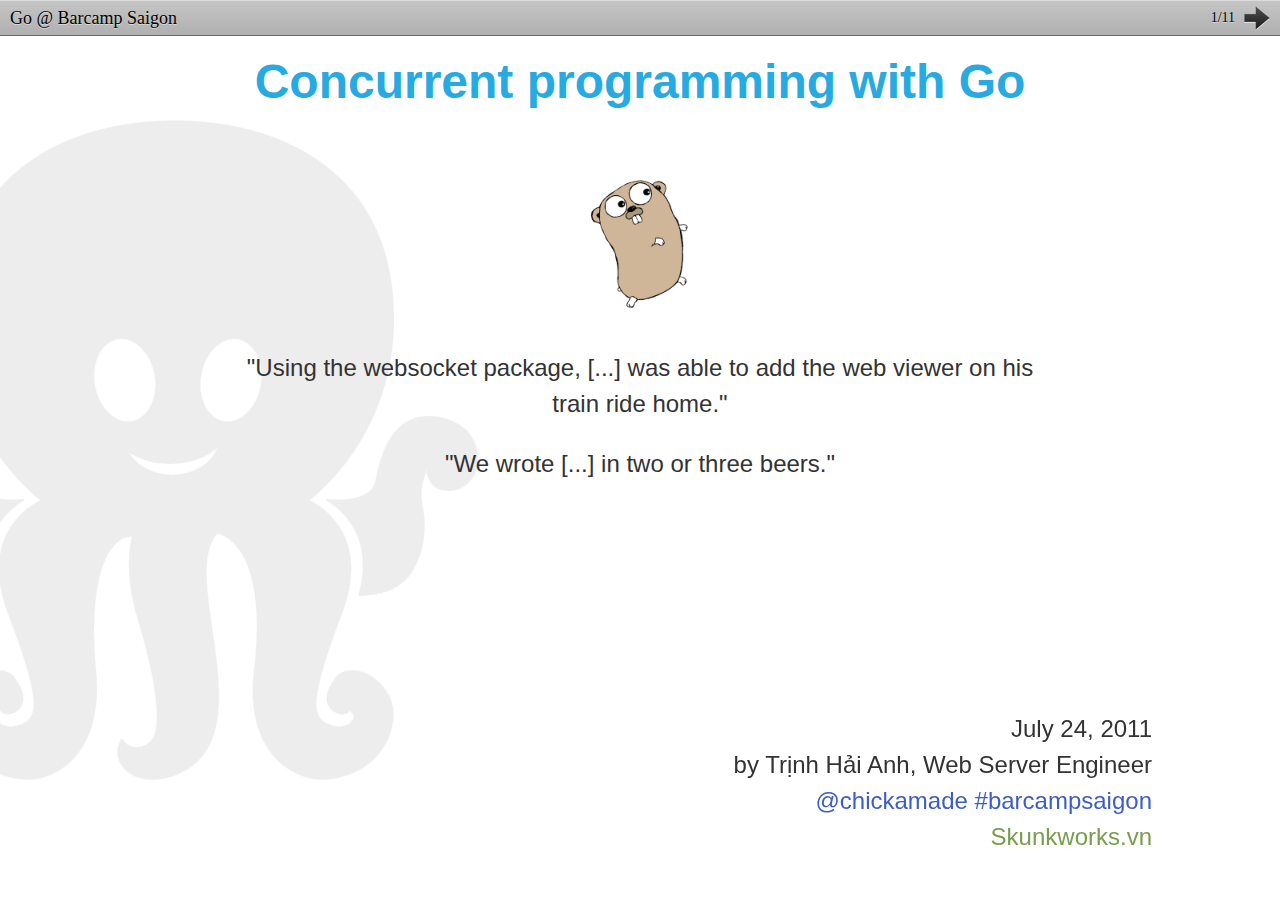
==== index.html @ f89811a3 "add index.html" ====
<!DOCTYPE html>
<html lang="en">
<head>
  <meta charset="utf-8" />
  
  <!--[if lt IE 9]>
  <script src="lib/html5shim.js"></script>
  <![endif]-->  
  
  <!-- These are some core styles the slideshow app requires -->
  <link rel="stylesheet" href="lib/styles.css" />
  
  <!-- These are the styles you'll add to make the slides look great -->
  <link rel="stylesheet" href="css/styles.css" />
  
  <title>Go @ Barcamp Saigon</title>
</head>
<body>
  <header>
    <h1>Go @ Barcamp Saigon</h1>
    <nav>
      <ul>
        <li><button id="prev-btn" title="Previous slide">Previous Slide</button></li>
        <li><span id="slide-number"></span>/<span id="slide-total"></span></li>
        <li><button id="next-btn" title="Next Slide">Next Slide</button></li>
      </ul>
    </nav>
  </header>

  <div id="deck">
    
    <section>
      <hgroup>
        <h1>Concurrent programming with Go</h1>

</hgroup>
      <img src="images/gophercolor.png" class="mascot" />
      <p class="center">
          "Using the websocket package, [...] was able to add the web
          viewer on his train ride home."</p>

      <p class="center">
          "We wrote [...] in two or three beers."</p>

      <footer>
        <p>July 24, 2011</p>
        <p>by Trịnh Hải Anh, Web Server Engineer</p>
        <p><a href="http://twitter.com/chickamade">@chickamade</a> <a href="http://search.twitter.com/search?q=%23barcampsaigon">#barcampsaigon</a></p>
        <p><a href="http://skunkworks.vn" class="green">Skunkworks.vn</a>
</p>
      </footer>
    </section>
    
    <section>
      <hgroup>
        <h1>What is Go?</h1>
</hgroup>
      
      <ul>
        <li>Started at Google by Ken Thompson, Rob Pike, ...</li>
        <li>Design philosophy: <span class="green">less is more</span>
</li>
        <li>Attractive model to write <span class=green>concurrent programs</span></li>
        <li>Originally focused on system projects: databases, networking servers</li>
        <li>Has become a general purpose language</li>
        <li>Makes programming sensible and fun!</li>
      </ul>
    </section>

    <section>
      <hgroup>
         <h1>Why Go?</h1>
         <h2>Concurrency!</h2>
      </hgroup>  
      
      <ul>
            <li>Writing multi-threaded programs is hard</li>
            <li>Too much emphasis on low-level details: locks, mutexes, ...</li>
            <li>Asynchronous event callbacks are just a crippled API, where your code run single-threaded :(</li>
      </ul>
    </section>

    <section>
      <hgroup><h1>CSP</h1>
</hgroup>
    <ul>
      <li>
        In 1978, Tony Hoare introduced the theory of "Communicating Sequential Processes"
        <blockquote><em>Input, output, and concurrency should be regarded as primitives of programming</em>
</blockquote>
        <blockquote><em>Composition of communicating sequential processes is a fundamental program structuring method.</em>
</blockquote>
      </li>
      <li>Occam and Erlang are two well-known languages that stem from CSP</li>
      <li>In Go, concurrency primitives derive from a different part of the CSP family tree with the powerful notion of channels as first class objects</li>
    </ul>
    </section>
 
    <section>
      <hgroup><h1>Goroutines</h1>
</hgroup>
     <ul>
      <li>Goroutines are functions executing concurrently in the same address space</li>
      <li>Goroutines are multiplexed onto a set of system threads</li>
      <li>When a goroutine blocks, such as in a system call, the Go runtime automatically moves other goroutines to another runnable thread</li>
      <li>It is practical to create hundreds of thousands of goroutines</li>
     </ul>
    </section>

    <section>
      <hgroup><h1>Channels</h1>
</hgroup>
      
      <ul>
        <li>Goroutines communicate via channels</li>
        <li>Channel is the way of synchronization: the sender and receiver both unblocks at the rendezvous moment to exchange a datum</li>
        <li>Channel can be abstracted over network</li>
      </ul>
    </section>

    <section>
      <hgroup><h1>Example & demo</h1>
</hgroup>
      
      <pre>
func main() {
      c := make(chan string)
      d := make(chan string)

      go func() {
          for {
              c <- "msg" // sending blocks until there is a receiver
          }
      }()
      go func() {
          for {
              d <- ("relayed " + <-c) // process received value, then send it out
          }
      }()

      for {
          select {
          case val := <-c:
              println(val)
          case val := <-d:
              println(val)
          }
      }
}
      </pre>
      
      <footer><a target="_blank" href="http://golang.org/doc/play/#package%20main%0A%0Afunc%20main%28%29%20%7B%0A%20%20%20%20%20%20c%20%3A%3D%20make%28chan%20string%29%0A%20%20%20%20%20%20d%20%3A%3D%20make%28chan%20string%29%0A%0A%20%20%20%20%20%20go%20func%28%29%20%7B%0A%20%20%20%20%20%20%20%20%20%20for%20%7B%0A%20%20%20%20%20%20%20%20%20%20%20%20%20%20c%20%3C-%20%22msg%22%20//%20sending%20blocks%20until%20there%20is%20a%20receiver%0A%20%20%20%20%20%20%20%20%20%20%7D%0A%20%20%20%20%20%20%7D%28%29%0A%20%20%20%20%20%20go%20func%28%29%20%7B%0A%20%20%20%20%20%20%20%20%20%20for%20%7B%0A%20%20%20%20%20%20%20%20%20%20%20%20%20%20d%20%3C-%20%28%22relayed%20%22%20%2B%20%3C-c%29%20//%20process%20received%20value%2C%20then%20send%20it%20out%0A%20%20%20%20%20%20%20%20%20%20%7D%0A%20%20%20%20%20%20%7D%28%29%0A%0A%20%20%20%20%20%20for%20%7B%0A%20%20%20%20%20%20%20%20%20%20select%20%7B%0A%20%20%20%20%20%20%20%20%20%20case%20val%20%3A%3D%20%3C-c%3A%0A%20%20%20%20%20%20%20%20%20%20%20%20%20%20println%28val%29%0A%20%20%20%20%20%20%20%20%20%20case%20val%20%3A%3D%20%3C-d%3A%0A%20%20%20%20%20%20%20%20%20%20%20%20%20%20println%28val%29%0A%20%20%20%20%20%20%20%20%20%20%7D%0A%20%20%20%20%20%20%7D%0A%7D%0A">Try this example in the Go playground!</a>
</footer>
    </section>

    <section>
      <hgroup><h1>Select</h1>
</hgroup>
      
      <pre>
              select {
              case x = <-c:
                  // x was received from c
              case d <- y:
                  // y was sent to d
              default:
                  // non-blocking case
              }
      </pre>
      <ul>
        <li>Every case must be a communication</li>
        <li>If any communication can proceed, it does; others are ignored</li>
        <li>If multiple cases are ready, one is selected to proceed at random, fairly</li>
        <li>If there is no default case, the select statement blocks until one case can proceed</li>
      </ul>
    </section>

    <section>
      <hgroup><h1>The Go Way</h1>
</hgroup>
      <blockquote><em>Do not communicate by sharing memory. <br /> Instead, share memory by communicating.</em>
</blockquote>
      <ul>
        <li>Shared values should be passed around on channels. Only one goroutine should "own" a value at any given time.</li>
        <li>Channel (or set of channels) defines a protocol of interaction with a given resource.</li>
        <li>E.g. Rob Pike built a concurrent window system represented by 3 channels: graphics, keyboard, mouse. The window system can run recursively on itself to implement a multi-window text editors.</li>
    </section>

    <section>
       <hgroup><h1>A concurrent windows system</h1>
</hgroup>
       <img src="images/cws.png" style="margin: 20px 0 0 380px" />
       <footer><p class="small">Rob Pike, <a href="http://swtch.com/~rsc/thread/cws.pdf">"A Concurrent Window System,"</a> Computing Systems, 2(2)</p>
</footer>
    </section>

    <section>
      <hgroup><h1>Networking</h1>
</hgroup>
      <pre />
      // create listening socket
      for {
          conn, error := listener.Accept()
          // handle error
          go serve(conn)
      }
      </pre>
 
    <section>
      <hgroup><h1>Asynchronous I/O</h1>
</hgroup>
      
      <ul>
        <li>epoll/kqueue are kernel optimizations to deal with accepting ten thousands of connections (the C10K problem)</li>
        <li>Many libraries implement these system calls and expose to client a crippled callback API :(</li>
        <li>Go networking code use epoll/kqueue under the hood, a goroutine simply go to sleep after epoll_wait() just like after any other system call</li>
       </ul>
    </section>

    <section>
      <hgroup><h1>Go is a lot more than concurrency</h1>

</hgroup>
      <ul>
        <li>Duck typing: feels like Python</li>
        <li>Segmented stack: stack overflow not possible</li>
        <li>Static compilation, single binary deployment</li>
        <li>Call C/C++ code</li>
        <li>Run on bare hardware without OS</li>
        <li>Tools: IDEs, goroutine-aware debugger, profiler, code formatter</li>
        <li>Standard libraries: zip, jpeg, json, mime/multipart, utf8, websocket, ...</li>
        <li>Package management: <code>goinstall github.com/user/project</code></li>
      </ul>
    </section>

    <section>
       <hgroup><h1>A few bits of history</h1>
</hgroup>
        <ul>
            <li><em>1978</em>, C. A. R. Hoare, "Communicating Sequential Processes," Communications of the ACM 21(8)</li>
            <li><em>1983</em>, Occam, the first CSP language, runs on dedicated Transputer chip</li>
            <li><em>1985 &ndash; 1995</em>, Rob Pike &amp; Ken Thompson worked on the Plan 9 OS (Unix's supposed successor) and several CSP-based languages</li>
            <li><em>1998</em>, Erlang open-source release</li>
            <li><em>2006</em>, Erlang gained support for SMP scheduling</li>
            <li><em>2009</em>, Go went nuts!</li>
            <li><em>July 2010</em>, an implementation of <code>select</code> was prototyped for the Stackless Python module in PyPy</li>
        </ul>
    </section>

    <section>
      <hgroup><h1>Where to go from here?</h1>
</hgroup>
        <ul>
            <li><a href="http://golang.org/doc/go_tutorial.html">The official Go language tutorial</a>
</li>
            <li><a href="http://golang.org/doc/codewalk/">Go codewalks</a>
</li>
            <li>go-nuts: the official mailing list</li>
            <li>#go-nuts IRC channel on freenode.org</li>
        </ul>
    </section>

    <section>
      <hgroup><h1>Thank you! Questions?</h1>
</hgroup>
      <div class=twitter>
        <img src="images/followme.png" />
        <span class="green"><a href="http://twitter.com/chickamade" class="green">@chickamade</a>
</span>
      </div>

      <p class="padded center big">For more information about our company, visit <a href="http://skunkworks.vn/" class=green>Skunkworks.vn.</a> We are hiring!</p>
      
      <a href="http://skunkworks.vn/"><img  src="images/skunkworks.png" class="logo" />
</a>
    </section>

  </div>
  <!-- /deck -->
  
  <script src="lib/jquery-1.5.2.min.js"></script>
  <script src="lib/jquery.jswipe-0.1.2.js"></script>  
  <script src="lib/htmlSlides.js"></script>
  <script>
    //Do our business when the DOM is ready for us
    $(function() {
      
      //You can trigger Javascript based on the slide number like this:
      $('html').bind('newSlide', function(e, id) { 
        switch(id) {
        case 1:
        case 12: $('body').removeClass('roctopus').addClass('loctopus');
          break;
        case 16: $('body').removeClass('loctopus roctopus');
          break;
        default: $('body').removeClass('loctopus').addClass('roctopus');
        }
      });

      //One little option: hideToolbar (boolean; default = false)
      htmlSlides.init({ hideToolbar: true });
      
    });
  </script>
  </body>
</html>
---- lib/styles.css ----
/*
 * HTML Slideshow 
 * Author: Rob Flaherty | rob@ravelrumba.com
 */

/* Meyer Reset */
html,body,div,span,applet,object,iframe,h1,h2,h3,h4,h5,h6,p,blockquote,pre,a,abbr,acronym,address,big,cite,code,del,dfn,em,font,img,ins,kbd,q,s,samp,small,strike,strong,sub,sup,tt,var,dl,dt,dd,ol,ul,li,fieldset,form,label,legend,table,caption,tbody,tfoot,thead,tr,th,td{margin:0;padding:0;border:0;outline:0;font-weight:inherit;font-style:inherit;font-size:100%;font-family:inherit;vertical-align:baseline}:focus{outline:0}body{line-height:1;color:black;background:white}ol,ul{list-style:none}table{border-collapse:separate;border-spacing:0}caption,th,td{text-align:left;font-weight:normal}blockquote:before,blockquote:after,q:before,q:after{content:""}blockquote,q{quotes:""""}

/* Core Styles */
html{ font-size:100%; overflow: hidden; }
body { font-size: 62.5%; line-height: 1.5; font-family: "Helvetica Neue", Helvetica, Arial, Sans-serif; color: #333; }
input, select, textarea { font-family: "Helvetica Neue", Helvetica, Arial, Sans-serif; font-size: 1em; }
:focus { outline: 1px; }
strong{ font-weight:bold; }
em { font-style: italic; }
hr { display: none; }
img { display: block; }
a img { border: none; } 
cite { font-style: normal; } 
code { background: #ececec; padding: 0 3px; }
blockquote { margin:0 0 24px 32px; border-left:7px solid #ececec; padding-left:16px; }
blockquote p { margin:0; }
.center { text-align: center; margin: 0 auto; }
.left { float: left; }
.right { float: right; }
article, aside, dialog, figure, footer, header, hgroup, menu, nav, section { display: block; }

/* Links */
a:link, a:visited, a:active { color: #3c5dc9; text-decoration: underline; }
a:hover { color: #3c5dc9; text-decoration:none; }

/* Slider App Styles */
section { padding: 0 30px 30px; display: none; }
header { color: #000; background-image: -moz-linear-gradient(top, #c5c5c5, #b0b0b0); background-image: -webkit-gradient(linear,left top,left bottom,color-stop(0, #c5c5c5),color-stop(1, #b0b0b0)); background-image: -o-linear-gradient(top, #c5c5c5, #b0b0b0); border-top:1px solid #dcdcdc; border-bottom: 1px solid rgb(105, 105, 105); text-shadow: 0px 1px 0px rgba(255, 255, 255, 0.5); font-family: "Lucida Grande"; padding: 1px 10px; overflow:hidden; z-index: 10000; position: relative; }
header h1 { float: left; font-size: 18px;  line-height: 32px;}
.slide-selected { display: block; }
.action, .action-on  { display: none; }

/* Slider Nav */
nav { float: right; }
nav li { float: left; line-height: 32px; font-size: 14px;}
nav button { float: left; border: 0; width: 26px; height: 25px; text-indent: -9999px; display: block; cursor: pointer; margin-top:4px; }
#prev-btn { background: url([data-uri]) no-repeat; margin-right: 10px;line-height: 32px; }
#next-btn { background: url([data-uri]) no-repeat; margin-left:9px; }

/* General Slide Styles */
.slide h1 { font-size: 32px; }
.slide h2 { font-size: 26px; }
.slide p { padding: 0 0 1em; }
.slide li { list-style-type: disc; margin-left: 40px; }
.slide pre { font-family: monospace; }
.slide hgroup { padding: 0 0 20px; }

/* Center graphics and media content */
.slide img, .slide video, .slide canvas, .slide figure, .slide object, .slide embed { margin:0 auto; }
.slide .fullscreen { position: absolute; left:0; top:0; width:100%; z-index:1; }
---- css/styles.css ----
body {
    font-family: "Helvetica Neue", Helvetica, Arial;
    background: white;
    font-size: 24px;
}

body.loctopus {
    background: url("../images/octopus.png") no-repeat -128px center fixed;
}
body.roctopus {
    background: url("../images/octopus.png") no-repeat right center fixed;
}

section { width: 80%; margin: 10px auto auto auto; }

.slide hgroup {
    font-weight: bold;
    line-height: 1.5;
    text-align: center;
    text-shadow: 0px 1px 0px rgba(255, 255, 255, 0.8);
}
.slide:not(:first-child) hgroup {
    padding-bottom: 42px;
}

.slide h1 { font-size: 48px; color: #27aae1; }
.slide h2 { font-size: 42px; color: #799d4d; }
.slide a { text-decoration: none }
.slide p { max-width: 33em; }
.slide li { padding: 10px; max-width: 33em; }
.slide pre { font-size: 16px }
.slide footer {
    margin-top: 20px;
    text-align: right;
    float: right;
    position: fixed;
    right: 10%;
    bottom: 5%;
}

.slide em { color: #799d4d; font-style: normal }
.slide strong { color: #799d4d; font-weight: bold }

.slide .center { text-align: center }
.slide .padded { padding: 36px 0 }
.slide .small { font-size: 16px }
.slide .big { font-size: 42px }
.slide .green { color: #799d4d }

.slide img.mascot { padding: 42px; height: 128px }
.slide img.logo { height: 128px }

.twitter { width: 60%; margin: auto }
.twitter span { font-size: 42px }
.twitter img { display: inline; height: 180px; vertical-align: middle; padding-right: 20px }

.slide footer p { padding: 0 }
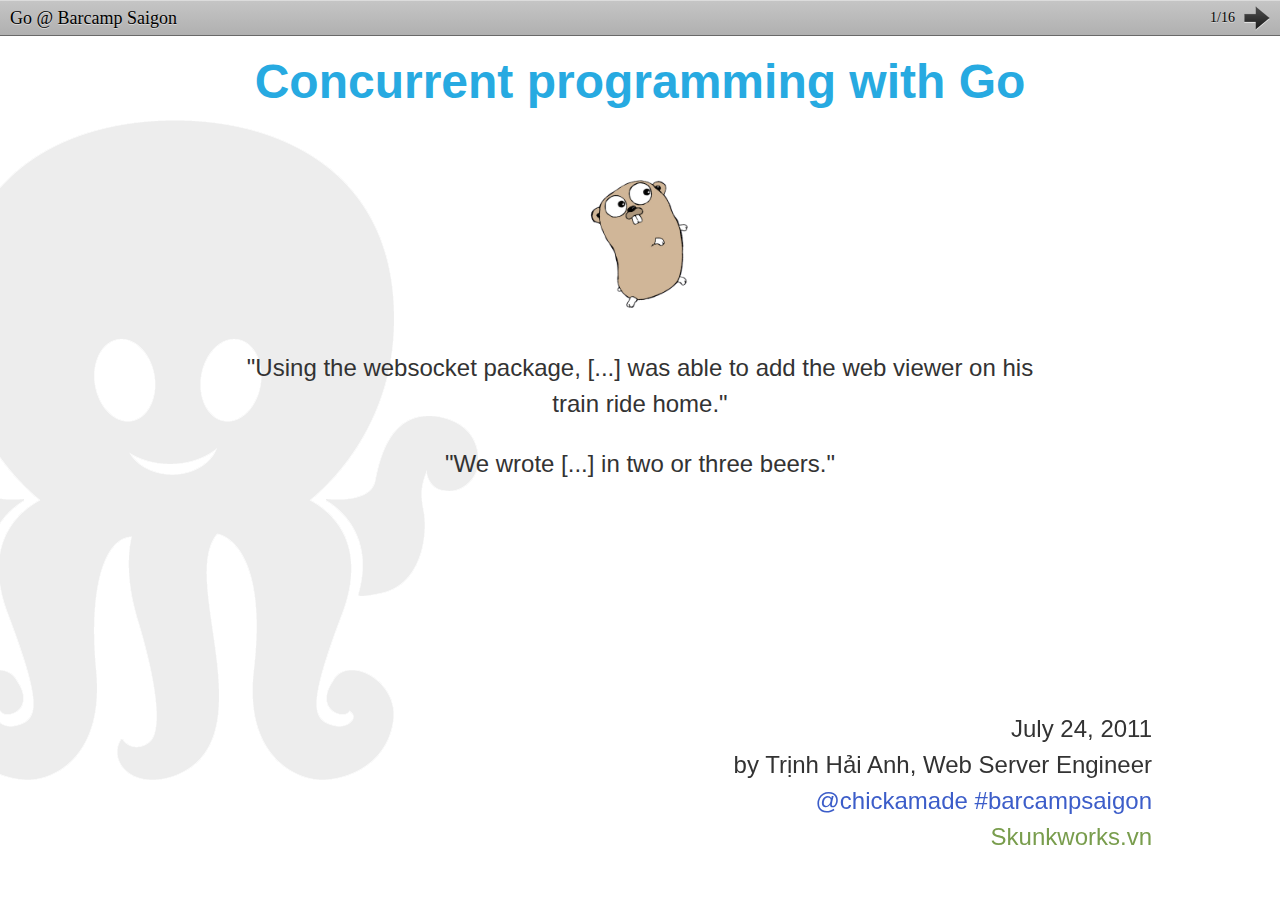
==== commit 7c6a13cc: "make slideshow" ====
--- a/index.html
+++ b/index.html
@@ -119,7 +119,7 @@
     </section>
 
     <section>
-      <hgroup><h1>Example & demo</h1>
+      <hgroup><h1>Concurrency primitives demo</h1>
 </hgroup>
       
       <pre>
@@ -195,26 +195,45 @@
     </section>
 
     <section>
-      <hgroup><h1>Networking</h1>
-</hgroup>
+      <hgroup><h1>TCP echo server demo</h1>
+</hgroup>
+      <p>spawns multiple goroutines, does error handling and logging in 19 lines :)</p>
       <pre />
-      // create listening socket
-      for {
-          conn, error := listener.Accept()
-          // handle error
-          go serve(conn)
-      }
+package main
+
+import ("net"; "io"; "os"; "log")
+
+func die(err os.Error) {
+    if err != nil { log.Fatal(err) }
+}
+
+func main() {
+    listener, err := net.Listen("tcp", "127.0.0.1:3640"); die(err)
+    for {
+        conn, err := listener.Accept(); die(err)
+        go func() {
+            defer conn.Close()
+            n, err := io.Copy(conn, conn); die(err)
+            log.Printf("echoed %d byte from %s\n", n, conn.RemoteAddr())
+        }()
+    }
+}
       </pre>
+      <footer><a target="_blank" href="http://github.com/aht/barcamp2011-gonuts/blob/master/echosrv.go">http://github.com/aht/barcamp2011-gonuts/blob/master/echosrv.go</a>
+</footer>
+    </section>
  
     <section>
       <hgroup><h1>Asynchronous I/O</h1>
 </hgroup>
       
       <ul>
-        <li>epoll/kqueue are kernel optimizations to deal with accepting ten thousands of connections (the C10K problem)</li>
+        <li><code>epoll/kqueue</code> are kernel optimizations to deal with accepting ten thousands of connections (the C10K problem)</li>
         <li>Many libraries implement these system calls and expose to client a crippled callback API :(</li>
-        <li>Go networking code use epoll/kqueue under the hood, a goroutine simply go to sleep after epoll_wait() just like after any other system call</li>
-       </ul>
+        <li>Go networking code use <code>epoll/kqueue</code> under the hood: server with goroutines can handle 10K concurrent clients</li>
+      </ul>
+      <footer><a href="http://www.kegel.com/c10k.html">http://www.kegel.com/c10k.html</a>
+</footer>
     </section>
 
     <section>
@@ -255,8 +274,8 @@
 </li>
             <li><a href="http://golang.org/doc/codewalk/">Go codewalks</a>
 </li>
-            <li>go-nuts: the official mailing list</li>
-            <li>#go-nuts IRC channel on freenode.org</li>
+            <li> <a href=http://groups.google.com/group/golang-nuts>golang-nuts</a> &mdash; the official mailing list
+            <li><a href=irc://freenode.org:6666/#go-nuts>#go-nuts</a> &mdash; IRC channel on freenode.org</li>
         </ul>
     </section>
 
@@ -289,7 +308,7 @@
       $('html').bind('newSlide', function(e, id) { 
         switch(id) {
         case 1:
-        case 12: $('body').removeClass('roctopus').addClass('loctopus');
+        case 10: $('body').removeClass('roctopus').addClass('loctopus');
           break;
         case 16: $('body').removeClass('loctopus roctopus');
           break;
